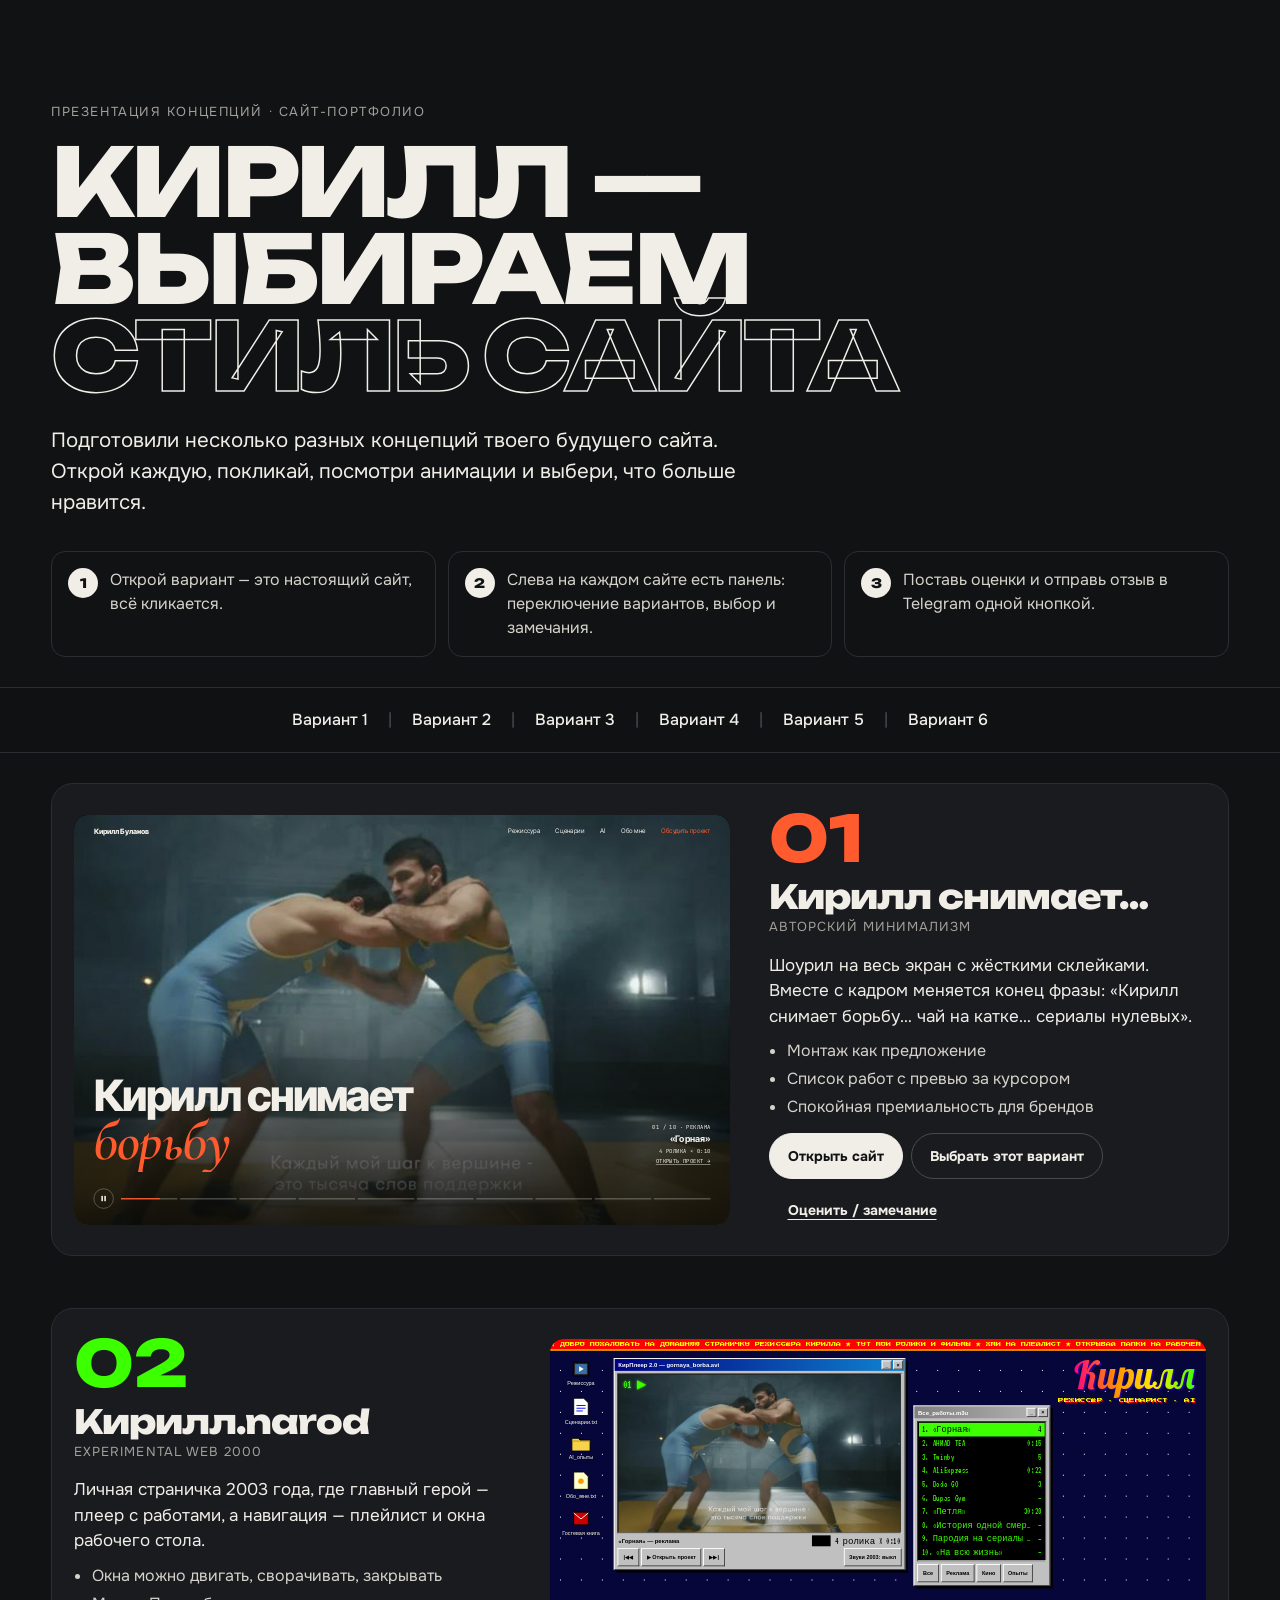
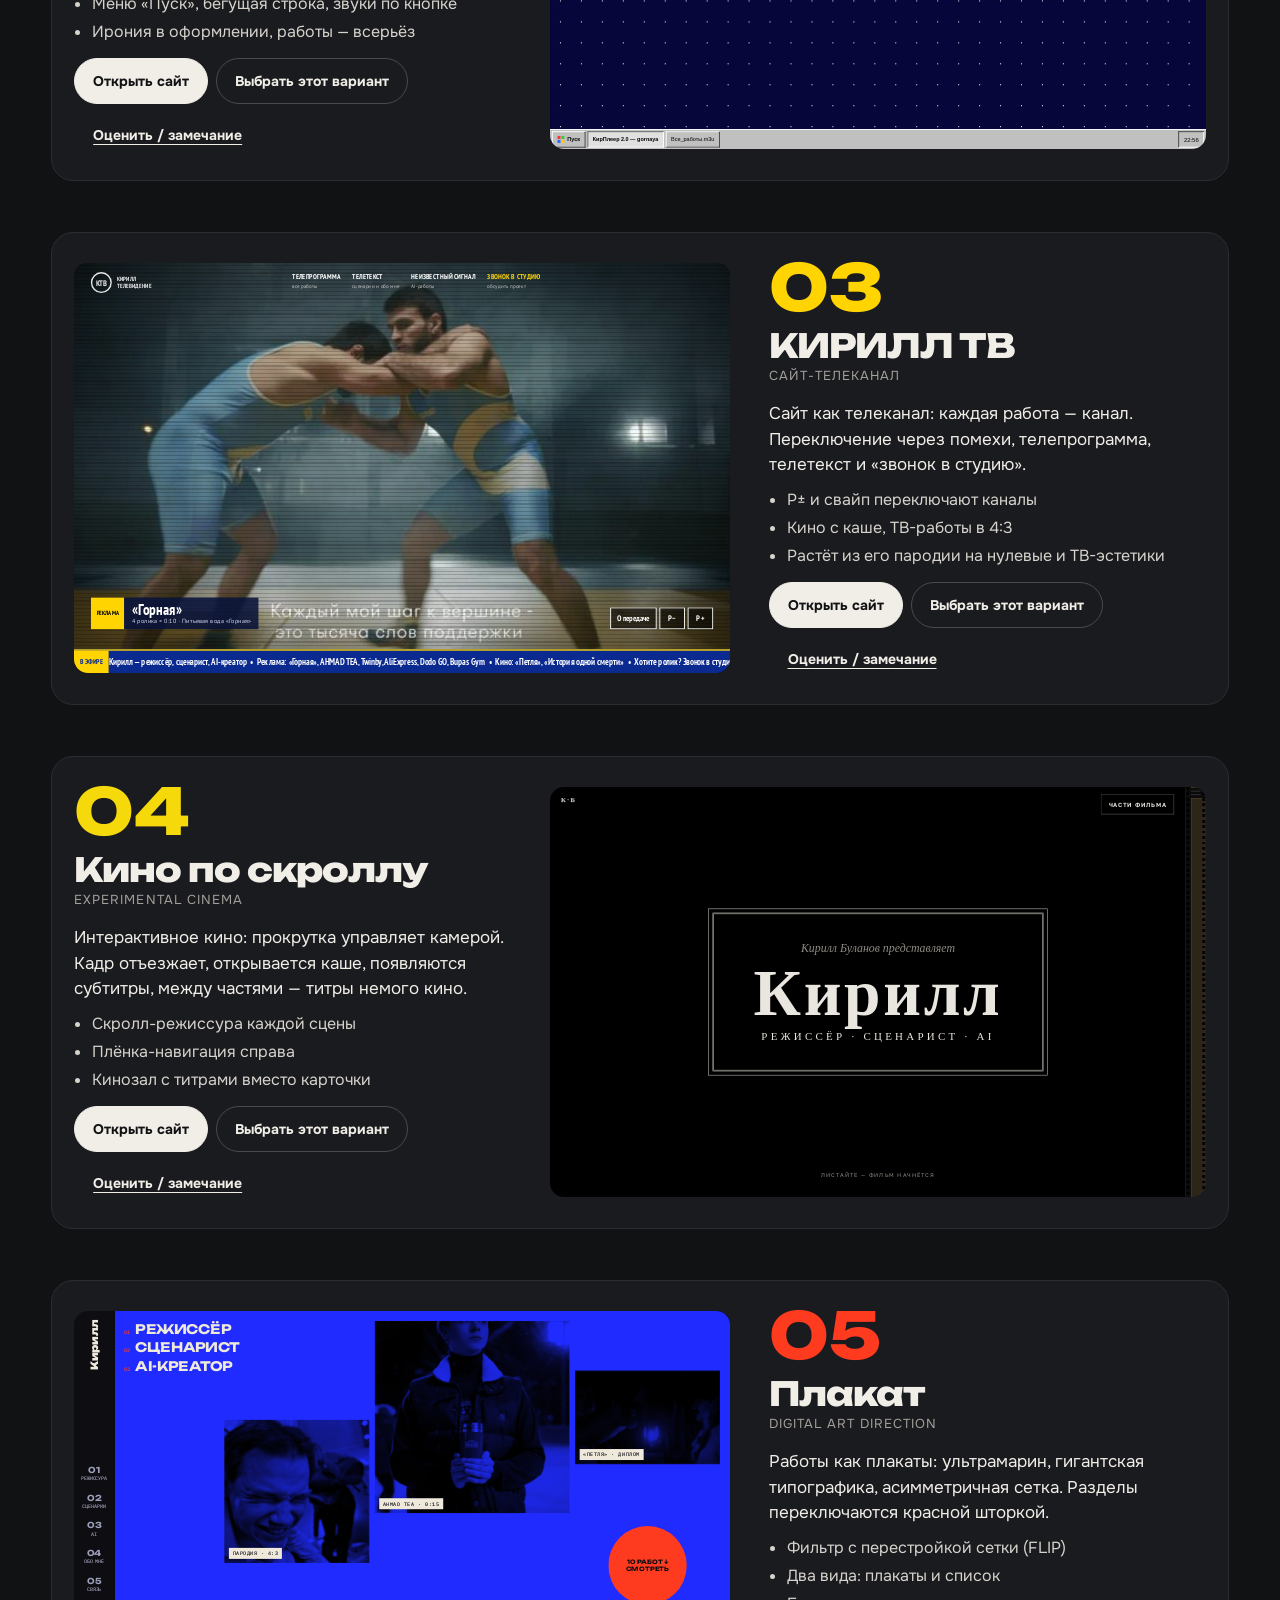
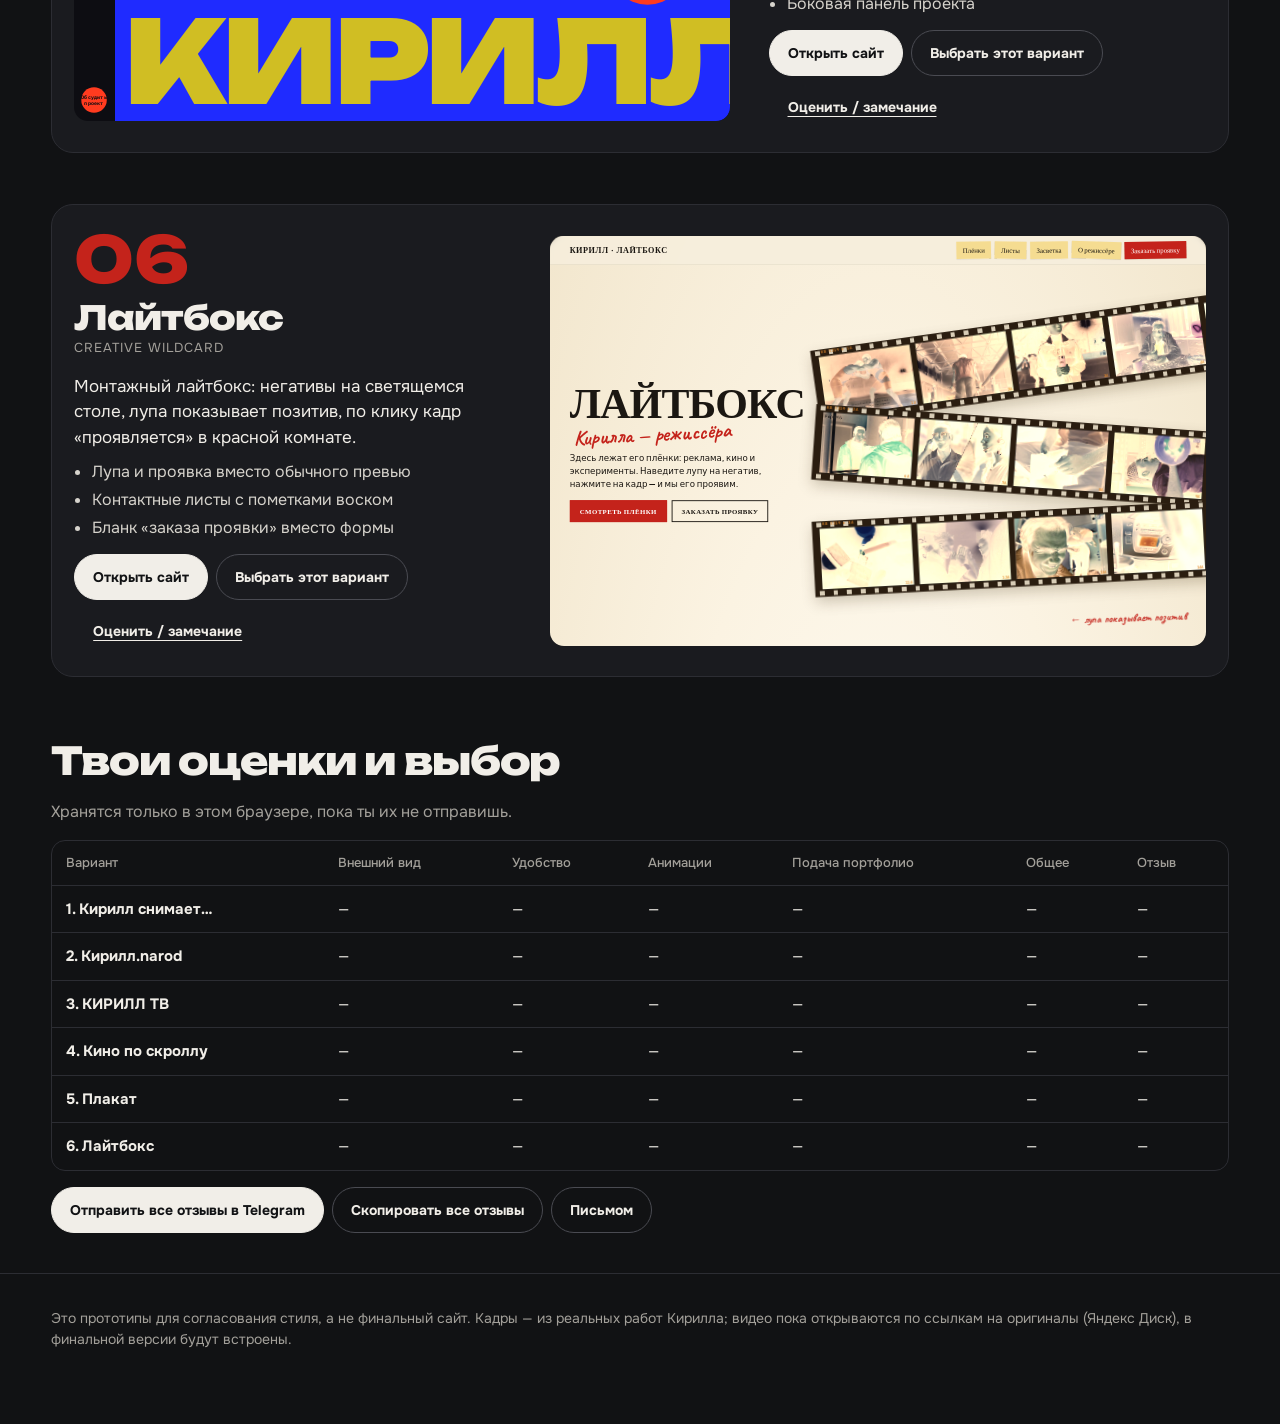
==== index.html @ f5a7b1da "Add files via upload" ====
<!doctype html>
<html lang="ru">
<head>
<meta charset="utf-8">
<meta name="viewport" content="width=device-width, initial-scale=1">
<title>Кирилл — выбираем стиль сайта</title>
<meta name="description" content="Интерактивная презентация шести концепций сайта-портфолио Кирилла.">
<meta name="robots" content="noindex">
<link rel="preconnect" href="https://fonts.googleapis.com">
<link rel="preconnect" href="https://fonts.gstatic.com" crossorigin>
<link href="https://fonts.googleapis.com/css2?family=Unbounded:wght@600;800&family=Onest:wght@400;500;700&display=swap" rel="stylesheet">
<link rel="stylesheet" href="css/present.css">
<link rel="stylesheet" href="css/index.css">
</head>
<body>
<header class="top">
  <p class="eyebrow">Презентация концепций · сайт-портфолио</p>
  <h1>Кирилл — выбираем <span>стиль сайта</span></h1>
  <p class="lead">Подготовили несколько разных концепций твоего будущего сайта. Открой каждую, покликай, посмотри анимации и выбери, что больше нравится.</p>
  <ol class="how">
    <li><b>1</b>Открой вариант — это настоящий сайт, всё кликается.</li>
    <li><b>2</b>Слева на каждом сайте есть панель: переключение вариантов, выбор и замечания.</li>
    <li><b>3</b>Поставь оценки и отправь отзыв в Telegram одной кнопкой.</li>
  </ol>
</header>

<nav class="switch" aria-label="Варианты" id="switch"></nav>

<main class="gallery" id="gallery"></main>

<section class="summary" id="summary" aria-labelledby="sumh">
  <h2 id="sumh">Твои оценки и выбор</h2>
  <p class="muted">Хранятся только в этом браузере, пока ты их не отправишь.</p>
  <div class="tablewrap"><table id="sumt"><thead><tr><th>Вариант</th><th>Внешний вид</th><th>Удобство</th><th>Анимации</th><th>Подача портфолио</th><th>Общее</th><th>Отзыв</th></tr></thead><tbody></tbody></table></div>
  <div class="actions"><button class="b main" type="button" id="sendAll">Отправить все отзывы в Telegram</button><button class="b" type="button" id="copyAll">Скопировать все отзывы</button><button class="b" type="button" id="mailAll">Письмом</button></div>
  <p class="status" id="sumStatus" role="status" aria-live="polite" hidden></p>
</section>

<footer class="foot">
  <p>Это прототипы для согласования стиля, а не финальный сайт. Кадры — из реальных работ Кирилла; видео пока открываются по ссылкам на оригиналы (Яндекс Диск), в финальной версии будут встроены.</p>
</footer>

<script src="assets/videos/manifest.js"></script>
<script src="js/data.js"></script>
<script src="js/config.js"></script>
<script src="js/common.js"></script>
<script src="js/present.js"></script>
<script src="js/index.js"></script>
</body>
</html>
---- css/present.css ----
/* Панель презентации и окно отзыва. Нейтральный «служебный» стиль, отделённый от дизайна концепций. */
.kpp, .kpp-modal { --kpp-bg: #ffffff; --kpp-ink: #16181d; --kpp-mute: #5b6170; --kpp-line: #dfe2ea; --kpp-acc: #2f5bff; --kpp-acc-ink: #ffffff;
  font: 14px/1.4 system-ui, -apple-system, "Segoe UI", Roboto, Arial, sans-serif; color: var(--kpp-ink); letter-spacing: 0; text-transform: none; }
.kpp *, .kpp-modal * { box-sizing: border-box; }
.kpp { position: fixed; left: var(--kpp-left, 0px); top: 50%; transform: translateY(-50%); z-index: 2147483000; }
.kpp-tab { display: flex; flex-direction: column; align-items: center; gap: 4px; width: 34px; padding: 10px 0; border: 1px solid var(--kpp-line); border-left: 0;
  border-radius: 0 10px 10px 0; background: var(--kpp-bg); color: var(--kpp-ink); cursor: pointer; box-shadow: 0 4px 16px rgba(0,0,0,.25); font: inherit; }
.kpp-tab:hover { background: #f0f3ff; }
.kpp-tabn { font-weight: 700; font-size: 12px; }
.kpp-tabl { writing-mode: vertical-rl; transform: rotate(180deg); font-size: 12px; font-weight: 600; color: var(--kpp-mute); }
.kpp-body { display: none; width: 248px; margin-left: 10px; padding: 14px; border-radius: 14px; background: var(--kpp-bg); border: 1px solid var(--kpp-line);
  box-shadow: 0 12px 40px rgba(0,0,0,.35); flex-direction: column; gap: 8px; }
.kpp[data-state="open"] .kpp-body { display: flex; }
.kpp[data-state="open"] .kpp-tab, .kpp[data-state="hidden"] .kpp-tab, .kpp[data-state="hidden"] .kpp-body { display: none; }
.kpp-dot { display: none; position: fixed; left: 8px; bottom: 8px; width: 14px; height: 14px; padding: 0; border: 2px solid #fff; border-radius: 50%; background: var(--kpp-acc);
  box-shadow: 0 0 0 1px rgba(0,0,0,.4); cursor: pointer; }
.kpp-dot::after { content: ""; position: absolute; inset: -15px; }
.kpp[data-state="hidden"] .kpp-dot { display: block; }
.kpp-top { display: flex; justify-content: space-between; align-items: center; }
.kpp-eyebrow { margin: 0; font-size: 11px; font-weight: 700; letter-spacing: .06em; text-transform: uppercase; color: var(--kpp-mute); }
.kpp-min { width: 28px; height: 28px; border: 1px solid var(--kpp-line); border-radius: 8px; background: #fff; color: var(--kpp-ink); cursor: pointer; font-size: 18px; line-height: 1; }
.kpp-name { margin: 0; font-weight: 700; font-size: 16px; }
.kpp-name small { display: block; font-weight: 400; font-size: 12px; color: var(--kpp-mute); }
.kpp-nums { display: grid; grid-template-columns: repeat(6, 1fr); gap: 4px; }
.kpp-nums a { display: flex; align-items: center; justify-content: center; height: 32px; border-radius: 8px; border: 1px solid var(--kpp-line); color: var(--kpp-ink); text-decoration: none; font-weight: 600; }
.kpp-nums a:hover { border-color: var(--kpp-acc); color: var(--kpp-acc); }
.kpp-nums a[aria-current] { background: var(--kpp-ink); color: #fff; border-color: var(--kpp-ink); }
.kpp-row { display: grid; grid-template-columns: 1fr 1fr; gap: 6px; }
.kpp-b { display: flex; align-items: center; justify-content: center; min-height: 38px; padding: 8px 10px; border-radius: 9px; border: 1px solid var(--kpp-line);
  background: #fff; color: var(--kpp-ink); font: 600 13px/1.2 system-ui, -apple-system, "Segoe UI", Roboto, Arial, sans-serif; text-decoration: none; cursor: pointer; text-align: center; }
.kpp-b:hover { border-color: var(--kpp-acc); color: var(--kpp-acc); }
.kpp-b--main { background: var(--kpp-acc); color: var(--kpp-acc-ink); border-color: var(--kpp-acc); }
.kpp-b--main:hover { background: #1f45d6; color: #fff; }
.kpp a:focus-visible, .kpp button:focus-visible, .kpp-modal :focus-visible { outline: 3px solid #ffb800; outline-offset: 2px; }
@media (max-width: 640px) {
  .kpp { top: 38%; transform: none; }
  .kpp[data-state="open"] { top: 50%; transform: translateY(-50%); }
  .kpp-tab { width: 28px; padding: 8px 0; }
  .kpp-tabl { display: none; }
  .kpp-body { width: min(300px, calc(100vw - 20px)); margin-left: 10px; }
}

.kpp-lock, .kpp-lock body { overflow: hidden; }
.kpp-modal { position: fixed; inset: 0; z-index: 2147483600; display: flex; align-items: center; justify-content: center; padding: 16px; background: rgba(10,12,18,.62); }
.kpp-modal[hidden] { display: none; }
.kpp-card { position: relative; width: min(560px, 100%); max-height: calc(100vh - 32px); overflow: auto; padding: 22px; border-radius: 16px; background: var(--kpp-bg);
  box-shadow: 0 20px 60px rgba(0,0,0,.45); display: flex; flex-direction: column; gap: 12px; }
.kpp-x { position: absolute; top: 10px; right: 10px; width: 36px; height: 36px; border: 0; border-radius: 50%; background: #f1f2f6; color: var(--kpp-ink); font-size: 22px; cursor: pointer; }
.kpp-h { margin: 0; font-size: 22px; line-height: 1.15; padding-right: 40px; }
.kpp-f { display: flex; flex-direction: column; gap: 4px; font-weight: 600; font-size: 13px; }
.kpp-f select, .kpp-f textarea { font: 400 15px/1.4 system-ui, -apple-system, "Segoe UI", Roboto, Arial, sans-serif; color: var(--kpp-ink); padding: 9px 10px;
  border: 1px solid #c9cdd8; border-radius: 9px; background: #fff; resize: vertical; width: 100%; }
.kpp-rates { margin: 0; padding: 10px 12px; border: 1px solid var(--kpp-line); border-radius: 12px; display: flex; flex-direction: column; gap: 6px; }
.kpp-rates legend { padding: 0 4px; font-size: 12px; color: var(--kpp-mute); font-weight: 600; }
.kpp-rate { display: flex; justify-content: space-between; align-items: center; gap: 10px; font-size: 13px; }
.kpp-dots { display: flex; gap: 4px; }
.kpp-dots label { position: relative; cursor: pointer; }
.kpp-dots input { position: absolute; opacity: 0; width: 1px; height: 1px; }
.kpp-dots b { display: flex; align-items: center; justify-content: center; width: 32px; height: 32px; border-radius: 8px; border: 1px solid #c9cdd8; font-weight: 600; }
.kpp-dots input:checked + b { background: var(--kpp-acc); border-color: var(--kpp-acc); color: #fff; }
.kpp-dots input:focus-visible + b { outline: 3px solid #ffb800; outline-offset: 2px; }
.kpp-dots label:hover b { border-color: var(--kpp-acc); }
.kpp-send { padding-top: 6px; border-top: 1px solid var(--kpp-line); display: flex; flex-direction: column; gap: 8px; }
.kpp-sendh { margin: 0; font-weight: 700; }
.kpp-btns { display: grid; grid-template-columns: 1.4fr 1fr 1fr; gap: 6px; }
.kpp-hint { margin: 0; font-size: 12px; color: var(--kpp-mute); }
.kpp-status { margin: 0; padding: 8px 10px; border-radius: 9px; background: #eef7ee; color: #1e5a26; font-size: 13px; }
.kpp-prev summary { cursor: pointer; font-size: 13px; color: var(--kpp-mute); }
.kpp-prev pre { white-space: pre-wrap; font: 12px/1.45 ui-monospace, Menlo, Consolas, monospace; background: #f6f7fa; padding: 10px; border-radius: 9px; margin: 8px 0 0; }
@media (max-width: 520px) { .kpp-btns { grid-template-columns: 1fr; } .kpp-rate { flex-direction: column; align-items: flex-start; gap: 4px; } .kpp-card { padding: 18px; } }

/* Общий видеоплеер полной работы и кнопка запуска при запрете автовоспроизведения */
.kp-player { position: relative; width: 100%; height: 100%; background: #000; }
.kp-player video { display: block; width: 100%; height: 100%; object-fit: contain; background: #000; }
.kp-fs { position: absolute; top: 10px; left: 10px; z-index: 2; min-height: 36px; padding: 0 12px; border: 0; border-radius: 8px; background: rgba(0,0,0,.6); color: #fff;
  font: 600 13px system-ui, -apple-system, "Segoe UI", Roboto, Arial, sans-serif; cursor: pointer; }
.kp-fs:hover { background: rgba(0,0,0,.85); }
.kp-play { position: absolute; left: 50%; top: 50%; transform: translate(-50%, -50%); z-index: 6; min-height: 52px; padding: 0 22px; border: 0; border-radius: 999px;
  background: rgba(255,255,255,.92); color: #000; font: 700 15px system-ui, -apple-system, "Segoe UI", Roboto, Arial, sans-serif; cursor: pointer; box-shadow: 0 8px 30px rgba(0,0,0,.4); }
.kp-play[hidden] { display: none; }
---- css/index.css ----
:root { --bg: #111214; --card: #1a1b1f; --ink: #f1eee8; --mute: #a3a09a; --line: #2c2d33; --acc: #2f5bff; }
* { box-sizing: border-box; }
html { scroll-behavior: smooth; }
body { margin: 0; background: var(--bg); color: var(--ink); font: 16px/1.5 'Onest', system-ui, sans-serif; }
a { color: inherit; }
:focus-visible { outline: 3px solid #ffb800; outline-offset: 3px; }
.top { padding: clamp(48px, 8vw, 110px) clamp(18px, 4vw, 64px) 30px; max-width: 1400px; margin: 0 auto; }
.eyebrow { margin: 0 0 16px; font-size: 13px; letter-spacing: .12em; text-transform: uppercase; color: var(--mute); }
.top h1 { margin: 0; font: 800 clamp(40px, 7.4vw, 120px)/.92 'Unbounded', sans-serif; letter-spacing: -.04em; text-transform: uppercase; }
.top h1 span { display: block; color: transparent; -webkit-text-stroke: 1.5px var(--ink); }
.lead { max-width: 720px; font-size: clamp(18px, 1.6vw, 22px); margin: 26px 0 0; }
.how { list-style: none; margin: 34px 0 0; padding: 0; display: grid; grid-template-columns: repeat(3, minmax(0, 1fr)); gap: 12px; }
.how li { display: flex; gap: 12px; align-items: flex-start; padding: 16px; border: 1px solid var(--line); border-radius: 14px; color: #d6d3cc; }
.how b { flex: none; width: 30px; height: 30px; border-radius: 50%; background: var(--ink); color: var(--bg); display: flex; align-items: center; justify-content: center; font: 800 13px 'Unbounded'; }
.switch { position: sticky; top: 0; z-index: 20; display: flex; gap: 8px; align-items: center; justify-content: center; flex-wrap: wrap; padding: 12px; background: rgba(17,18,20,.88); backdrop-filter: blur(8px); border-block: 1px solid var(--line); }
.switch a { padding: 8px 12px; border-radius: 999px; text-decoration: none; font-weight: 500; }
.switch a:hover { background: var(--ink); color: var(--bg); }
.switch span { color: #4a4b52; }
.gallery { max-width: 1400px; margin: 0 auto; padding: 30px clamp(18px, 4vw, 64px); display: flex; flex-direction: column; gap: clamp(28px, 4vw, 56px); }
.card { scroll-margin-top: 70px; display: grid; grid-template-columns: minmax(0, 1.5fr) minmax(0, 1fr); gap: clamp(18px, 3vw, 40px); align-items: center; padding: clamp(14px, 2vw, 22px); border-radius: 22px; background: var(--card); border: 1px solid var(--line); transition: border-color .3s; }
.card:nth-child(even) { grid-template-columns: minmax(0, 1fr) minmax(0, 1.5fr); }
.card:nth-child(even) .prev { order: 2; }
.card.is-chosen { border-color: var(--tone); box-shadow: 0 0 0 1px var(--tone); }
.prev { position: relative; display: block; border-radius: 14px; overflow: hidden; background: #000; text-decoration: none; }
.frame { display: block; position: relative; width: 100%; aspect-ratio: 1440 / 900; overflow: hidden; background: #000 linear-gradient(90deg, #15161a, #1f2026, #15161a); }
.frame iframe { position: absolute; left: 0; top: 0; width: 1440px; height: 900px; border: 0; transform-origin: 0 0; pointer-events: none; }
.prev .open { position: absolute; right: 14px; bottom: 14px; padding: 10px 16px; border-radius: 999px; background: var(--ink); color: var(--bg); font-weight: 700; font-size: 14px; transform: translateY(8px); opacity: 0; transition: opacity .25s, transform .25s; }
.prev:hover .open, .prev:focus-visible .open { opacity: 1; transform: none; }
.prev::after { content: ""; position: absolute; inset: 0; box-shadow: inset 0 0 0 0 var(--tone); transition: box-shadow .25s; border-radius: 14px; }
.prev:hover::after { box-shadow: inset 0 0 0 4px var(--tone); }
.num { margin: 0; display: flex; align-items: center; gap: 12px; font: 800 clamp(40px, 5vw, 72px)/1 'Unbounded'; color: var(--tone); }
.chosen { font: 700 13px 'Onest'; color: var(--bg); background: var(--tone); padding: 5px 10px; border-radius: 999px; }
.card h2 { margin: 10px 0 2px; font: 800 clamp(26px, 2.6vw, 40px)/1.05 'Unbounded'; letter-spacing: -.03em; }
.tag { margin: 0; color: var(--mute); text-transform: uppercase; letter-spacing: .08em; font-size: 13px; }
.idea { font-size: 17px; margin: 16px 0 10px; }
.card ul { margin: 0 0 14px; padding-left: 18px; color: #d6d3cc; }
.card li { margin: 4px 0; }
.score { margin: 0 0 12px; font-weight: 700; color: var(--tone); }
.btns { display: flex; flex-wrap: wrap; gap: 8px; }
.b { display: inline-flex; align-items: center; justify-content: center; min-height: 46px; padding: 0 18px; border-radius: 999px; border: 1px solid #4a4b52; background: transparent; color: var(--ink); font: 700 14px 'Onest', system-ui, sans-serif; text-decoration: none; cursor: pointer; transition: background .2s, color .2s, border-color .2s; }
.b:hover { border-color: var(--ink); background: var(--ink); color: var(--bg); }
.b.main { background: var(--ink); color: var(--bg); border-color: var(--ink); }
.b.main:hover { background: var(--tone, var(--acc)); border-color: var(--tone, var(--acc)); color: #000; }
.b.ghost { border-color: transparent; text-decoration: underline; text-underline-offset: 4px; }
.summary { max-width: 1400px; margin: 0 auto; padding: 30px clamp(18px, 4vw, 64px) 40px; }
.summary h2 { font: 800 clamp(26px, 3vw, 44px) 'Unbounded'; margin: 0; letter-spacing: -.03em; }
.muted { color: var(--mute); }
.tablewrap { overflow-x: auto; border: 1px solid var(--line); border-radius: 14px; margin: 16px 0; }
table { border-collapse: collapse; width: 100%; min-width: 720px; }
th, td { padding: 12px 14px; text-align: left; border-bottom: 1px solid var(--line); font-size: 15px; }
thead th { color: var(--mute); font-weight: 500; font-size: 13px; }
tbody tr:last-child th, tbody tr:last-child td { border-bottom: 0; }
tr.is-chosen th { color: #ffd400; }
.actions { display: flex; flex-wrap: wrap; gap: 8px; }
.actions .b.main:hover { background: var(--acc); border-color: var(--acc); color: #fff; }
.status { margin: 12px 0 0; padding: 10px 14px; border-radius: 10px; background: #1d2a1f; color: #a8e6b0; }
.foot { max-width: 1400px; margin: 0 auto; padding: 20px clamp(18px, 4vw, 64px) 60px; color: var(--mute); font-size: 14px; border-top: 1px solid var(--line); }
@media (max-width: 900px) {
  .how { grid-template-columns: 1fr; }
  .card, .card:nth-child(even) { grid-template-columns: 1fr; }
  .card:nth-child(even) .prev { order: 0; }
  .prev .open { opacity: 1; transform: none; }
  .switch { justify-content: flex-start; flex-wrap: nowrap; overflow-x: auto; }
  .switch a { flex: none; }
}
@media (prefers-reduced-motion: reduce) { * { transition: none !important; } html { scroll-behavior: auto; } }
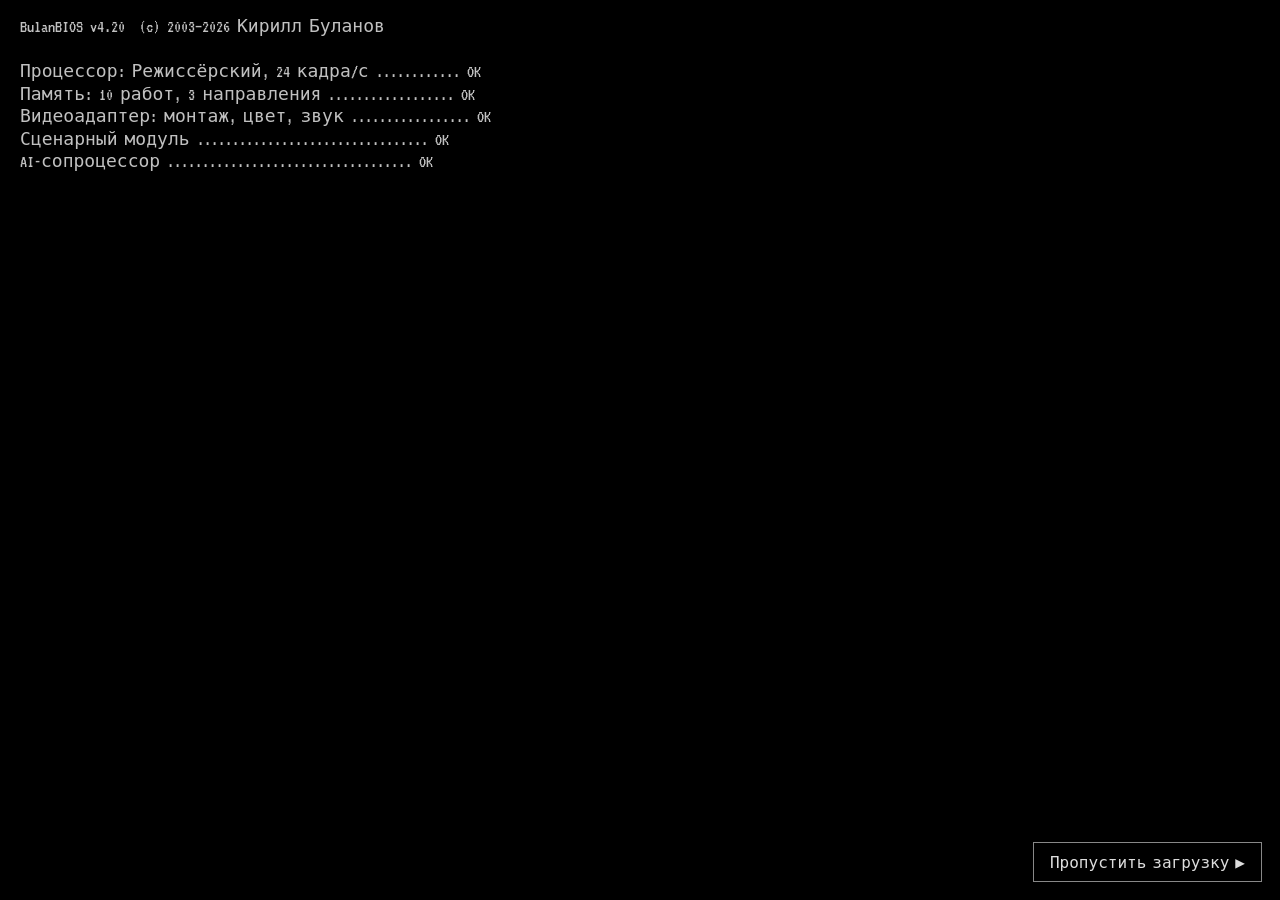
==== commit 086a00b7: "Add files via upload" ====
--- a/index.html
+++ b/index.html
@@ -2,49 +2,69 @@
 <html lang="ru">
 <head>
 <meta charset="utf-8">
-<meta name="viewport" content="width=device-width, initial-scale=1">
-<title>Кирилл — выбираем стиль сайта</title>
-<meta name="description" content="Интерактивная презентация шести концепций сайта-портфолио Кирилла.">
-<meta name="robots" content="noindex">
+<meta name="viewport" content="width=device-width, initial-scale=1, viewport-fit=cover">
+<title>Кирилл Буланов — режиссёр, сценарист, AI-креатор</title>
+<meta name="description" content="Кирилл Буланов — режиссёр, сценарист и AI-креатор. Реклама, кино, эксперименты. Интерактивный сайт-компьютер BulanOS.">
+<meta name="author" content="Кирилл Буланов">
+<meta property="og:title" content="Кирилл Буланов — режиссёр, сценарист, AI-креатор">
+<meta property="og:description" content="Компьютер Кирилла Буланова: работы, контакты и мини-игры.">
+<meta property="og:type" content="website">
+<meta property="og:image" content="assets/photos/kirill-portrait.jpg">
+<meta name="theme-color" content="#06063a">
+<link rel="icon" href="assets/photos/kirill-avatar.jpg">
 <link rel="preconnect" href="https://fonts.googleapis.com">
 <link rel="preconnect" href="https://fonts.gstatic.com" crossorigin>
-<link href="https://fonts.googleapis.com/css2?family=Unbounded:wght@600;800&family=Onest:wght@400;500;700&display=swap" rel="stylesheet">
-<link rel="stylesheet" href="css/present.css">
-<link rel="stylesheet" href="css/index.css">
+<link href="https://fonts.googleapis.com/css2?family=Lobster&family=Press+Start+2P&family=VT323&display=swap" rel="stylesheet">
+<link rel="stylesheet" href="css/os.css">
+<script type="application/ld+json">{"@context":"https://schema.org","@type":"Person","name":"Кирилл Буланов","jobTitle":["Режиссёр","Сценарист","AI-креатор"],"email":"mailto:bulanozavr@mail.ru","telephone":"+79150183176","sameAs":["https://t.me/bulanozavr","https://instagram.com/bulanozavr_"]}</script>
 </head>
 <body>
-<header class="top">
-  <p class="eyebrow">Презентация концепций · сайт-портфолио</p>
-  <h1>Кирилл — выбираем <span>стиль сайта</span></h1>
-  <p class="lead">Подготовили несколько разных концепций твоего будущего сайта. Открой каждую, покликай, посмотри анимации и выбери, что больше нравится.</p>
-  <ol class="how">
-    <li><b>1</b>Открой вариант — это настоящий сайт, всё кликается.</li>
-    <li><b>2</b>Слева на каждом сайте есть панель: переключение вариантов, выбор и замечания.</li>
-    <li><b>3</b>Поставь оценки и отправь отзыв в Telegram одной кнопкой.</li>
-  </ol>
-</header>
+<div class="screen" id="screen">
+  <div class="mq" aria-label="Добро пожаловать на компьютер Кирилла Буланова"><span aria-hidden="true">★ ДОБРО ПОЖАЛОВАТЬ НА КОМПЬЮТЕР КИРИЛЛА БУЛАНОВА ★ РЕЖИССЁР ★ СЦЕНАРИСТ ★ AI-КРЕАТОР ★ ОТКРЫВАЙ ИКОНКИ ★ В БРАУЗЕРЕ — ИГРЫ БУЛАНОЗАВРА ★ ПИШИ: BULANOZAVR@MAIL.RU ★&nbsp;&nbsp;★ ДОБРО ПОЖАЛОВАТЬ НА КОМПЬЮТЕР КИРИЛЛА БУЛАНОВА ★ РЕЖИССЁР ★ СЦЕНАРИСТ ★ AI-КРЕАТОР ★ ОТКРЫВАЙ ИКОНКИ ★ В БРАУЗЕРЕ — ИГРЫ БУЛАНОЗАВРА ★ ПИШИ: BULANOZAVR@MAIL.RU ★&nbsp;&nbsp;</span></div>
+  <main class="desktop" id="desktop">
+    <div class="desk-bg" aria-hidden="true"></div>
+    <div class="wordmark" aria-hidden="true"><b>Кирилл Буланов</b><span>РЕЖИССЁР · СЦЕНАРИСТ · AI-КРЕАТОР</span></div>
+    <nav class="icons" id="icons" aria-label="Рабочий стол"></nav>
+    <div class="wins" id="wins"></div>
+    <div class="toasts" id="toasts" aria-live="polite"></div>
+  </main>
+  <div class="smenu" id="smenu" hidden></div>
+  <footer class="taskbar">
+    <button type="button" class="b3 start" id="start" aria-haspopup="menu" aria-expanded="false" aria-controls="smenu"><img id="startlogo" alt="" width="22" height="22">Пуск</button>
+    <div class="tasks" id="tasks" aria-label="Открытые окна"></div>
+    <div class="tray"><button type="button" id="sndbtn"></button><span class="clock" id="clock">00:00</span></div>
+  </footer>
+</div>
 
-<nav class="switch" aria-label="Варианты" id="switch"></nav>
-
-<main class="gallery" id="gallery"></main>
-
-<section class="summary" id="summary" aria-labelledby="sumh">
-  <h2 id="sumh">Твои оценки и выбор</h2>
-  <p class="muted">Хранятся только в этом браузере, пока ты их не отправишь.</p>
-  <div class="tablewrap"><table id="sumt"><thead><tr><th>Вариант</th><th>Внешний вид</th><th>Удобство</th><th>Анимации</th><th>Подача портфолио</th><th>Общее</th><th>Отзыв</th></tr></thead><tbody></tbody></table></div>
-  <div class="actions"><button class="b main" type="button" id="sendAll">Отправить все отзывы в Telegram</button><button class="b" type="button" id="copyAll">Скопировать все отзывы</button><button class="b" type="button" id="mailAll">Письмом</button></div>
-  <p class="status" id="sumStatus" role="status" aria-live="polite" hidden></p>
+<section class="sys" id="boot" aria-label="Загрузка BulanOS">
+  <pre class="bios" id="bios" aria-live="polite"></pre>
+  <div class="bootlogo" id="bootlogo"><canvas id="bootlogocanvas" width="96" height="96"></canvas><h2>Bulan<i>OS</i></h2><small>ЗАГРУЗКА КОМПЬЮТЕРА КИРИЛЛА БУЛАНОВА</small><div class="pbar" aria-hidden="true"><i></i><i></i><i></i></div></div>
+  <button type="button" class="skip" id="bootskip">Пропустить загрузку ▶</button>
+</section>
+<section class="sys" id="sdscreen" hidden><p class="sdmsg" id="sdtext"></p></section>
+<section class="sys off" id="off" hidden aria-label="Компьютер выключен">
+  <button type="button" class="power" id="powerbtn" aria-label="Включить компьютер"><svg viewBox="0 0 24 24" fill="none" stroke="currentColor" stroke-width="2.4" stroke-linecap="round" aria-hidden="true"><path d="M12 3v9"/><path d="M6.3 6.8a8 8 0 1 0 11.4 0"/></svg></button>
+  <p class="offnote">Компьютер Кирилла Буланова выключен.<br>Нажмите кнопку, чтобы включить.</p>
+  <span class="led" aria-hidden="true"></span>
 </section>
 
-<footer class="foot">
-  <p>Это прототипы для согласования стиля, а не финальный сайт. Кадры — из реальных работ Кирилла; видео пока открываются по ссылкам на оригиналы (Яндекс Диск), в финальной версии будут встроены.</p>
-</footer>
+<noscript><div style="position:fixed;inset:0;z-index:99;background:#fff;padding:20px;font:16px sans-serif">Кирилл Буланов — режиссёр, сценарист, AI-креатор.<br>Email: <a href="mailto:bulanozavr@mail.ru">bulanozavr@mail.ru</a> · Telegram: <a href="https://t.me/bulanozavr">@bulanozavr</a> · Телефон: <a href="tel:+79150183176">+7 (915) 018-31-76</a> · Instagram: <a href="https://instagram.com/bulanozavr_">@bulanozavr_</a><br>Для интерактивного сайта включите JavaScript.</div></noscript>
 
 <script src="assets/videos/manifest.js"></script>
 <script src="js/data.js"></script>
-<script src="js/config.js"></script>
-<script src="js/common.js"></script>
-<script src="js/present.js"></script>
-<script src="js/index.js"></script>
+<script src="js/core.js"></script>
+<script src="js/games/engine.js"></script>
+<script src="js/games/bulanozavr.js"></script>
+<script src="js/games/turnik.js"></script>
+<script src="js/apps.js"></script>
+<script src="js/browser.js"></script>
+<script src="js/os.js"></script>
+<script>
+/* иконки рабочего стола */
+(function () {
+  var I = [['about', 'Обо_мне.exe'], ['director', 'Режиссура'], ['scripts', 'Сценарии.txt'], ['ai', 'AI-проекты'], ['photos', 'Фотографии'], ['contacts', 'Контакты'], ['browser', 'BulanNet Explorer'], ['games', 'Игры'], ['settings', 'Настройки']];
+  document.getElementById('icons').innerHTML = I.map(function (x) { return '<button type="button" class="ic" data-app="' + x[0] + '">' + BOS.icon(x[0]) + '<span class="lab">' + x[1] + '</span></button>'; }).join('');
+})();
+</script>
 </body>
 </html>
--- a/css/os.css
+++ b/css/os.css
@@ -0,0 +1,277 @@
+/* BulanOS — интерфейс сайта Кирилла Буланова (развитие утверждённого варианта 2) */
+:root {
+  --g: #c0c0c0; --g2: #dcdcdc; --hi: #ffffff; --lo: #404040; --lo2: #808080;
+  --blue: #000080; --blue2: #1084d0; --navy: #06063a; --neon: #3cff00; --yel: #ffff00; --red: #ff0000;
+  --ui: Tahoma, Verdana, "Segoe UI", sans-serif; --tb: 46px;
+}
+* { box-sizing: border-box; }
+html, body { margin: 0; height: 100%; overflow: hidden; }
+body { font: 13px/1.4 var(--ui); color: #000; background: #000; -webkit-tap-highlight-color: transparent; }
+button, input, select, textarea { font: inherit; }
+a { color: #0000ee; }
+:focus-visible { outline: 2px dotted #000; outline-offset: 2px; }
+.sr { position: absolute; width: 1px; height: 1px; overflow: hidden; clip: rect(0 0 0 0); white-space: nowrap; }
+
+/* ---------- обои ---------- */
+.screen { position: fixed; inset: 0; display: flex; flex-direction: column; }
+.desk-bg { position: absolute; inset: 0; z-index: 0; }
+[data-wallpaper="stars"] .desk-bg { background-color: var(--navy); background-image: radial-gradient(#fff 1px, transparent 1.5px), radial-gradient(#8af 1px, transparent 1.5px); background-size: 46px 46px, 73px 73px; background-position: 0 0, 23px 31px; animation: drift 90s linear infinite; }
+[data-wallpaper="teal"] .desk-bg { background: #0b7d7d radial-gradient(circle at 50% 120%, #19a3a3, #0b7d7d 60%); }
+[data-wallpaper="sunset"] .desk-bg { background: linear-gradient(180deg, #1b0b3a 0%, #5a1f6e 38%, #ff5e7e 62%, #ffb347 74%, #1b0b3a 74.4%), #1b0b3a; }
+[data-wallpaper="sunset"] .desk-bg::after { content: ""; position: absolute; left: 0; right: 0; bottom: 0; height: 26%; background-image: linear-gradient(rgba(255,94,126,.6) 1px, transparent 1px), linear-gradient(90deg, rgba(255,94,126,.6) 1px, transparent 1px); background-size: 40px 22px; transform: perspective(300px) rotateX(55deg); transform-origin: top; }
+[data-wallpaper="petlya"] .desk-bg { background: #000 url(../assets/posters/petlya.jpg) center/cover; }
+[data-wallpaper="petlya"] .desk-bg::after { content: ""; position: absolute; inset: 0; background: rgba(0,0,30,.45); }
+@keyframes drift { to { background-position: 460px 0, -292px 31px; } }
+
+/* ---------- бегущая строка ---------- */
+.mq { position: relative; z-index: 2; flex: none; background: var(--red); border-bottom: 3px ridge var(--yel); overflow: hidden; padding: 5px 0; font: 11px 'Press Start 2P', monospace; color: var(--yel); white-space: nowrap; }
+.mq span { display: inline-block; animation: mq 34s linear infinite; }
+@keyframes mq { to { transform: translateX(-50%); } }
+
+/* ---------- рабочий стол ---------- */
+.desktop { position: relative; z-index: 1; flex: 1; min-height: 0; }
+.icons { position: absolute; inset: 10px auto 10px 10px; display: grid; grid-auto-flow: column; grid-template-rows: repeat(auto-fill, 86px); gap: 4px 6px; z-index: 1; }
+.ic { width: 88px; display: flex; flex-direction: column; align-items: center; gap: 4px; padding: 6px 2px; background: none; border: 1px solid transparent; color: #fff; cursor: pointer; text-align: center; font: 12px/1.15 var(--ui); text-shadow: 1px 1px 0 #000; }
+.ic .lab { padding: 1px 3px; }
+.ic:hover .lab, .ic:focus-visible .lab, .ic.sel .lab { background: var(--blue); }
+.ic:focus-visible { outline: 1px dotted #fff; }
+.ic svg, .ic img { width: 40px; height: 40px; image-rendering: pixelated; transition: transform .12s; }
+.ic:hover svg, .ic:hover img { transform: translateY(-2px); }
+.wordmark { position: absolute; right: 22px; top: 12px; z-index: 0; text-align: right; pointer-events: none; }
+.wordmark b { display: block; font: 400 clamp(40px, 5.4vw, 76px)/1 'Lobster', cursive; background: linear-gradient(90deg, #ff0080, #ff8c00, #ffee00, #3cff00, #00e5ff, #a200ff, #ff0080); background-size: 200% 100%; -webkit-background-clip: text; background-clip: text; color: transparent; animation: rb 6s linear infinite; filter: drop-shadow(3px 3px 0 #2a00a8); }
+.wordmark span { display: block; margin-top: 8px; font: 11px 'Press Start 2P', monospace; color: var(--yel); text-shadow: 2px 2px 0 #f00; }
+@keyframes rb { to { background-position: 200% 0; } }
+
+/* ---------- окна ---------- */
+.wins { position: absolute; inset: 0; z-index: 3; pointer-events: none; }
+.win { position: absolute; pointer-events: auto; display: flex; flex-direction: column; min-width: 240px; min-height: 120px; background: var(--g); border: 2px solid; border-color: var(--hi) var(--lo) var(--lo) var(--hi); box-shadow: 1px 1px 0 #000, 6px 6px 0 rgba(0,0,0,.55); }
+.win[hidden] { display: none; }
+.win.opening { animation: wopen .18s steps(3); }
+.win.closing { animation: wclose .16s steps(3) forwards; }
+@keyframes wopen { from { transform: scale(.7); opacity: .3; } }
+@keyframes wclose { to { transform: scale(.7); opacity: 0; } }
+.win.max { left: 0 !important; top: 0 !important; width: 100% !important; height: 100% !important; box-shadow: none; }
+.tb { flex: none; display: flex; align-items: center; gap: 6px; height: 26px; padding: 2px 3px 2px 5px; background: linear-gradient(90deg, #7b7b7b, #b0b0b0); color: #e0e0e0; font-weight: 700; user-select: none; touch-action: none; cursor: default; }
+.win.act .tb { background: linear-gradient(90deg, var(--blue), var(--blue2)); color: #fff; }
+.tb img, .tb svg { width: 16px; height: 16px; flex: none; image-rendering: pixelated; }
+.tb .t { flex: 1; min-width: 0; white-space: nowrap; overflow: hidden; text-overflow: ellipsis; }
+.tb .ctl { display: flex; gap: 2px; }
+.b3, .tb .ctl button { border: 2px solid; border-color: var(--hi) var(--lo) var(--lo) var(--hi); background: var(--g); color: #000; cursor: pointer; }
+.b3:active, .b3[aria-pressed="true"], .tb .ctl button:active { border-color: var(--lo) var(--hi) var(--hi) var(--lo); }
+.b3:hover { background: var(--g2); }
+.b3:disabled { color: var(--lo2); cursor: default; }
+.tb .ctl button { width: 22px; height: 20px; padding: 0; font: 700 11px/1 var(--ui); display: flex; align-items: center; justify-content: center; }
+.b3 { min-height: 32px; padding: 0 12px; display: inline-flex; align-items: center; justify-content: center; gap: 6px; text-decoration: none; }
+.wbody { flex: 1; min-height: 0; overflow: auto; padding: 8px; }
+.wbody.flush { padding: 0; }
+.sunk { background: #fff; border: 2px solid; border-color: var(--lo) var(--hi) var(--hi) var(--lo); }
+.status { flex: none; display: flex; gap: 8px; padding: 2px 4px; font-size: 12px; }
+.status span { flex: 1; padding: 1px 6px; border: 1px solid; border-color: var(--lo2) var(--hi) var(--hi) var(--lo2); white-space: nowrap; overflow: hidden; text-overflow: ellipsis; }
+.grip { position: absolute; right: 0; bottom: 0; width: 16px; height: 16px; cursor: nwse-resize; background: linear-gradient(135deg, transparent 50%, var(--lo2) 50% 56%, transparent 56% 66%, var(--lo2) 66% 72%, transparent 72%); }
+.win.max .grip { display: none; }
+
+/* ---------- профиль (первый экран) ---------- */
+.profile { display: grid; grid-template-columns: 220px minmax(0, 1fr); gap: 14px; }
+.photo { position: relative; margin: 0; padding: 6px 6px 26px; background: #fff; border: 2px solid; border-color: var(--lo) var(--hi) var(--hi) var(--lo); }
+.photo img { display: block; width: 100%; aspect-ratio: 4 / 5; object-fit: cover; }
+.photo figcaption { position: absolute; left: 8px; right: 8px; bottom: 4px; font: 18px 'VT323', monospace; color: #333; display: flex; justify-content: space-between; }
+.profile h1 { margin: 0; font: 400 clamp(34px, 3.6vw, 52px)/1 'Lobster', cursive; color: var(--blue); text-shadow: 2px 2px 0 #ffd400; }
+.roles { margin: 10px 0 0; padding: 0; list-style: none; display: flex; flex-wrap: wrap; gap: 6px; }
+.roles li { padding: 4px 10px; background: #000; color: var(--neon); font: 18px 'VT323', monospace; }
+.profile p { font-size: 14px; margin: 12px 0 0; }
+.acts { display: flex; flex-wrap: wrap; gap: 6px; margin-top: 14px; }
+.hello { font: 11px 'Press Start 2P', monospace; color: #c00; margin: 0 0 10px; }
+
+/* ---------- режиссура: плеер + плейлист ---------- */
+.dir { display: grid; grid-template-columns: minmax(0, 1fr) 230px; gap: 8px; height: 100%; }
+.screen-v { position: relative; background: #000; aspect-ratio: 16 / 9; display: flex; align-items: center; justify-content: center; overflow: hidden; cursor: pointer; }
+.screen-v img, .screen-v video { width: 100%; height: 100%; object-fit: cover; display: block; }
+.screen-v .fit { object-fit: contain; }
+.screen-v [hidden] { display: none; }
+.screen-v .crt { animation: crt .35s steps(4); }
+@keyframes crt { 0% { clip-path: inset(48% 0 48% 0); filter: brightness(3); } 60% { clip-path: inset(0); filter: brightness(1.6); } 100% { filter: none; } }
+.osd { position: absolute; top: 6px; left: 10px; font: 26px 'VT323', monospace; color: var(--neon); text-shadow: 0 0 6px var(--neon); pointer-events: none; }
+.tag-demo { position: absolute; right: 8px; bottom: 8px; padding: 2px 6px; background: rgba(0,0,0,.7); color: #ffd400; font: 16px 'VT323', monospace; pointer-events: none; }
+.pinfo { display: flex; align-items: center; gap: 8px; padding: 6px 2px; }
+.pinfo b { flex: 1; min-width: 0; white-space: nowrap; overflow: hidden; text-overflow: ellipsis; font-size: 14px; }
+.eq { display: flex; align-items: flex-end; gap: 2px; height: 24px; background: #000; padding: 2px 4px; }
+.eq i { display: block; width: 5px; background: var(--neon); animation: eq .9s ease-in-out infinite alternate; }
+.eq.off i { animation: none; height: 3px; }
+@keyframes eq { from { height: 3px; } to { height: 20px; } }
+.ctlrow { display: flex; flex-wrap: wrap; gap: 4px; }
+.pl { list-style: none; margin: 0; padding: 2px; background: #000; font: 19px 'VT323', monospace; height: 100%; overflow: auto; }
+.pl button { display: flex; width: 100%; gap: 8px; padding: 3px 6px; border: 0; background: transparent; color: var(--neon); font: inherit; text-align: left; cursor: pointer; min-height: 30px; align-items: center; }
+.pl button span { flex: 1; min-width: 0; white-space: nowrap; overflow: hidden; text-overflow: ellipsis; }
+.pl button:hover { background: var(--blue); color: #fff; }
+.pl button[aria-current] { background: var(--neon); color: #000; }
+.tabs { display: flex; gap: 2px; padding: 0 2px; }
+.tabs button { padding: 4px 12px; border: 2px solid; border-bottom: 0; border-color: var(--hi) var(--lo) var(--lo) var(--hi); background: var(--g); cursor: pointer; font-size: 12px; }
+.tabs button[aria-selected="true"] { background: var(--g2); font-weight: 700; position: relative; top: 2px; }
+
+/* свойства проекта */
+.props { display: grid; grid-template-columns: minmax(0, 1.4fr) minmax(0, 1fr); gap: 10px; }
+.props .media { background: #000; aspect-ratio: 16 / 9; }
+.props .media img, .props .media video { width: 100%; height: 100%; object-fit: contain; display: block; background: #000; }
+.props dl { margin: 0; display: grid; grid-template-columns: auto 1fr; gap: 4px 10px; align-content: start; }
+.props dt { font-weight: 700; }
+.props dd { margin: 0; }
+.note { font-size: 12px; color: #333; margin: 8px 0; }
+.fsbtn { position: absolute; top: 6px; right: 6px; }
+
+/* блокнот / папки / фото */
+.txt { margin: 0; padding: 10px; font: 15px/1.5 'Courier New', monospace; white-space: pre-wrap; min-height: 100%; }
+.folder { display: grid; grid-template-columns: repeat(auto-fill, minmax(96px, 1fr)); gap: 10px; padding: 12px; }
+.folder .ghost { display: flex; flex-direction: column; align-items: center; gap: 6px; text-align: center; font-size: 11px; color: #666; }
+.viewer { display: flex; flex-direction: column; height: 100%; }
+.viewer .stage { flex: 1; min-height: 0; background: #202020; display: flex; align-items: center; justify-content: center; }
+.viewer .stage img { max-width: 100%; max-height: 100%; object-fit: contain; display: block; }
+.thumbs { display: flex; gap: 6px; padding: 6px; }
+.thumbs button { width: 72px; height: 72px; padding: 0; border: 2px solid; border-color: var(--hi) var(--lo) var(--lo) var(--hi); cursor: pointer; background: #000; }
+.thumbs button[aria-current] { border-color: var(--blue); outline: 2px solid var(--blue); }
+.thumbs img { width: 100%; height: 100%; object-fit: cover; display: block; }
+
+/* контакты */
+.contacts { display: grid; grid-template-columns: repeat(2, minmax(0, 1fr)); gap: 8px; }
+.ct { display: flex; align-items: center; gap: 10px; padding: 10px; text-decoration: none; color: #000; background: #fff; border: 2px solid; border-color: var(--hi) var(--lo) var(--lo) var(--hi); min-height: 56px; }
+.ct:hover { background: #ffffcc; }
+.ct svg { width: 28px; height: 28px; flex: none; }
+.ct b { display: block; font-size: 12px; color: #555; font-weight: 400; }
+.ct span { font-size: 15px; font-weight: 700; word-break: break-all; }
+.form label { display: flex; flex-direction: column; gap: 2px; margin-top: 8px; }
+.form input, .form select, .form textarea { padding: 6px; border: 2px solid; border-color: var(--lo) var(--hi) var(--hi) var(--lo); background: #fff; font-size: 14px; }
+.msg { margin: 8px 0 0; padding: 6px 8px; background: #ffffcc; border: 1px solid #000; }
+.msg[hidden] { display: none; }
+
+/* настройки */
+.set fieldset { margin: 0 0 10px; border: 2px groove var(--g2); padding: 8px 10px; }
+.set legend { padding: 0 4px; font-weight: 700; }
+.set label { display: flex; align-items: center; gap: 8px; margin: 4px 0; min-height: 28px; }
+.wps { display: grid; grid-template-columns: repeat(4, 1fr); gap: 8px; }
+.wps button { padding: 4px; border: 2px solid; border-color: var(--hi) var(--lo) var(--lo) var(--hi); background: var(--g); cursor: pointer; font-size: 11px; }
+.wps button[aria-pressed="true"] { border-color: var(--blue); outline: 2px solid var(--blue); }
+.wps i { display: block; height: 46px; margin-bottom: 4px; border: 1px solid #000; }
+.sysinfo { font: 16px 'VT323', monospace; background: #000; color: var(--neon); padding: 8px; margin: 0; white-space: pre-wrap; }
+
+/* ---------- браузер ---------- */
+.br { display: flex; flex-direction: column; height: 100%; }
+.br-tabs { display: flex; align-items: flex-end; gap: 2px; padding: 4px 4px 0; overflow-x: auto; }
+.br-tab { display: flex; align-items: center; gap: 4px; max-width: 180px; padding: 3px 4px 3px 8px; border: 2px solid; border-bottom: 0; border-color: var(--hi) var(--lo) var(--lo) var(--hi); background: #b8b8b8; cursor: pointer; white-space: nowrap; }
+.br-tab span { overflow: hidden; text-overflow: ellipsis; }
+.br-tab[aria-selected="true"] { background: var(--g); font-weight: 700; }
+.br-tab button { width: 18px; height: 18px; padding: 0; border: 0; background: none; cursor: pointer; font-weight: 700; }
+.br-tab button:hover { background: #fff; }
+.br-new { width: 26px; height: 24px; padding: 0; }
+.br-bar { display: flex; align-items: center; gap: 4px; padding: 4px; border-top: 1px solid var(--hi); }
+.br-bar .b3 { min-height: 28px; padding: 0 8px; }
+.br-bar form { flex: 1; display: flex; gap: 4px; min-width: 0; }
+.br-bar input { flex: 1; min-width: 0; padding: 4px 6px; border: 2px solid; border-color: var(--lo) var(--hi) var(--hi) var(--lo); font: 14px var(--ui); }
+.br-page { flex: 1; min-height: 0; overflow: auto; background: #fff; position: relative; }
+.br-page.game { overflow: hidden; background: #000; }
+.web { padding: 18px; max-width: 900px; margin: 0 auto; font: 14px/1.5 'Times New Roman', serif; }
+.web h1 { font: 400 40px/1 'Lobster', cursive; color: var(--blue); margin: 0 0 6px; }
+.web h2 { font: 13px 'Press Start 2P', monospace; color: #c00; margin: 22px 0 10px; }
+.gcards { display: grid; grid-template-columns: repeat(2, minmax(0, 1fr)); gap: 14px; }
+.gcard { display: flex; flex-direction: column; text-align: left; padding: 0; border: 3px outset #ccc; background: #000; color: #fff; cursor: pointer; font: inherit; }
+.gcard:hover { border-color: #ffd400; }
+.gcard canvas { width: 100%; aspect-ratio: 16 / 9; image-rendering: pixelated; display: block; }
+.gcard div { padding: 10px; background: #000080; }
+.gcard b { display: block; font: 12px 'Press Start 2P', monospace; color: #ffd400; margin-bottom: 6px; }
+.gcard small { font: 16px 'VT323', monospace; color: #cfe; }
+.links { display: flex; flex-wrap: wrap; gap: 8px; }
+.links a { color: #0000ee; }
+.gamebar { position: absolute; left: 0; right: 0; top: 0; z-index: 2; display: flex; align-items: center; gap: 4px; padding: 4px; background: rgba(192,192,192,.95); border-bottom: 2px solid var(--lo); }
+.gamebar .sp { flex: 1; font: 16px 'VT323', monospace; text-align: right; padding-right: 6px; white-space: nowrap; overflow: hidden; }
+.gamebar .b3 { min-height: 30px; padding: 0 8px; }
+.gamewrap { position: absolute; inset: 40px 0 0 0; }
+.gamewrap canvas { display: block; width: 100%; height: 100%; image-rendering: pixelated; touch-action: none; outline: none; }
+
+/* ---------- панель задач и меню ---------- */
+.taskbar { position: relative; z-index: 6; flex: none; height: var(--tb); display: flex; align-items: center; gap: 4px; padding: 3px 4px; background: var(--g); border-top: 2px solid var(--hi); }
+.start { display: flex; align-items: center; gap: 6px; height: 36px; padding: 0 10px; font-weight: 700; font-size: 14px; }
+.start img { width: 22px; height: 22px; image-rendering: pixelated; }
+.tasks { flex: 1; display: flex; gap: 4px; overflow-x: auto; min-width: 0; }
+.tasks .b3 { height: 36px; min-width: 120px; max-width: 200px; justify-content: flex-start; font-weight: 400; white-space: nowrap; overflow: hidden; text-overflow: ellipsis; flex: 0 1 auto; }
+.tasks .b3.act { border-color: var(--lo) var(--hi) var(--hi) var(--lo); background: repeating-conic-gradient(#fff 0 25%, var(--g2) 0 50%) 0 0 / 2px 2px; font-weight: 700; }
+.tray { display: flex; align-items: center; gap: 6px; height: 36px; padding: 0 8px; border: 2px solid; border-color: var(--lo2) var(--hi) var(--hi) var(--lo2); }
+.tray button { width: 28px; height: 28px; padding: 0; border: 0; background: none; cursor: pointer; display: flex; align-items: center; justify-content: center; }
+.tray button svg { width: 18px; height: 18px; }
+.clock { font-size: 13px; min-width: 42px; text-align: center; }
+.smenu { position: absolute; left: 4px; bottom: calc(var(--tb) + 2px); z-index: 7; width: 290px; display: flex; background: var(--g); border: 2px solid; border-color: var(--hi) var(--lo) var(--lo) var(--hi); box-shadow: 4px 4px 0 rgba(0,0,0,.6); }
+.smenu[hidden] { display: none; }
+.smenu .band { width: 30px; background: linear-gradient(0deg, var(--blue), var(--blue2)); color: #fff; writing-mode: vertical-rl; transform: rotate(180deg); font: 700 15px var(--ui); padding: 10px 4px; letter-spacing: .04em; }
+.smenu .band i { font-style: normal; color: #ffd400; }
+.smenu .inner { flex: 1; min-width: 0; }
+.smenu .who { display: flex; align-items: center; gap: 10px; padding: 8px; background: linear-gradient(90deg, #2747b8, #5f86e6); color: #fff; }
+.smenu .who img { width: 44px; height: 44px; border: 2px solid #fff; object-fit: cover; }
+.smenu .who b { display: block; font-size: 14px; }
+.smenu ul { list-style: none; margin: 0; padding: 4px; }
+.smenu li.sep { height: 0; margin: 4px 2px; border-top: 1px solid var(--lo2); border-bottom: 1px solid var(--hi); }
+.smenu button.mi { width: 100%; display: flex; align-items: center; gap: 10px; padding: 6px 8px; border: 0; background: none; text-align: left; cursor: pointer; font-size: 14px; min-height: 36px; color: #000; }
+.smenu button.mi svg { width: 22px; height: 22px; flex: none; }
+.smenu button.mi:hover, .smenu button.mi:focus-visible { background: var(--blue); color: #fff; outline: 0; }
+
+/* ---------- уведомления ---------- */
+.toasts { position: absolute; right: 10px; bottom: calc(var(--tb) + 10px); z-index: 8; display: flex; flex-direction: column; gap: 8px; width: min(320px, calc(100vw - 20px)); pointer-events: none; }
+.toast { pointer-events: auto; background: #ffffe1; border: 1px solid #000; box-shadow: 3px 3px 0 rgba(0,0,0,.5); padding: 8px 30px 8px 10px; position: relative; animation: tin .25s steps(3); }
+.toast b { display: block; margin-bottom: 2px; }
+.toast button.x { position: absolute; top: 4px; right: 4px; width: 20px; height: 20px; border: 0; background: none; cursor: pointer; font-weight: 700; }
+.toast .act { margin-top: 6px; }
+@keyframes tin { from { transform: translateY(20px); opacity: 0; } }
+
+/* ---------- загрузка, перезагрузка, выключение ---------- */
+.sys { position: fixed; inset: 0; z-index: 50; background: #000; color: #c0c0c0; display: flex; flex-direction: column; align-items: center; justify-content: center; font: 16px 'VT323', monospace; }
+.sys[hidden] { display: none; }
+.bios { position: absolute; left: 20px; top: 16px; right: 20px; margin: 0; white-space: pre-wrap; font: 18px/1.25 'VT323', monospace; color: #c0c0c0; }
+.bootlogo { display: flex; flex-direction: column; align-items: center; gap: 18px; opacity: 0; transition: opacity .4s; }
+.bootlogo.on { opacity: 1; }
+.bootlogo canvas { width: 96px; height: 96px; image-rendering: pixelated; }
+.bootlogo h2 { margin: 0; font: 400 52px/1 'Lobster', cursive; color: #fff; }
+.bootlogo h2 i { font-style: normal; color: #ffd400; }
+.bootlogo small { font: 11px 'Press Start 2P', monospace; color: #8aa; letter-spacing: .1em; }
+.pbar { width: 240px; height: 18px; border: 2px solid #888; padding: 2px; display: flex; gap: 2px; overflow: hidden; }
+.pbar i { flex: none; width: 12px; background: linear-gradient(#5f86e6, #2747b8); animation: pb 1.2s linear infinite; }
+@keyframes pb { from { transform: translateX(-60px); } to { transform: translateX(240px); } }
+.skip { position: absolute; right: 18px; bottom: 18px; min-height: 40px; padding: 0 16px; border: 1px solid #888; background: transparent; color: #ddd; font: 16px 'VT323', monospace; cursor: pointer; }
+.skip:hover { background: #222; }
+.sdmsg { font: 400 34px/1.2 'Lobster', cursive; color: #fff; text-align: center; }
+.sdmsg small { display: block; font: 18px 'VT323', monospace; color: #aaa; margin-top: 10px; }
+.crtoff { animation: crtoff .7s cubic-bezier(.7,0,.3,1) forwards; }
+@keyframes crtoff { 0% { transform: scale(1); filter: brightness(1); } 50% { transform: scale(1, .006); filter: brightness(3); } 100% { transform: scale(0, .006); filter: brightness(0); } }
+.off { background: #050505; }
+.power { width: 108px; height: 108px; border-radius: 50%; border: 3px solid #333; background: radial-gradient(circle at 50% 40%, #2a2a2a, #111); color: #3cff00; cursor: pointer; display: flex; align-items: center; justify-content: center; box-shadow: 0 0 0 6px #0b0b0b, 0 0 30px rgba(60,255,0,.12); }
+.power:hover { color: #9dff7a; box-shadow: 0 0 0 6px #0b0b0b, 0 0 40px rgba(60,255,0,.3); }
+.power svg { width: 46px; height: 46px; }
+.offnote { margin-top: 22px; color: #555; font: 18px 'VT323', monospace; text-align: center; }
+.led { position: absolute; right: 22px; bottom: 18px; width: 8px; height: 8px; border-radius: 50%; background: #ff7a00; box-shadow: 0 0 8px #ff7a00; animation: led 2.4s ease-in-out infinite; }
+@keyframes led { 50% { opacity: .25; } }
+
+/* ---------- мобильная логика ---------- */
+@media (max-width: 760px) {
+  :root { --tb: 54px; }
+  .mq { font-size: 9px; }
+  .wordmark { position: relative; right: auto; top: auto; text-align: center; padding: 14px 10px 4px; }
+  .icons { position: relative; inset: auto; display: grid; grid-auto-flow: row; grid-template-columns: repeat(4, 1fr); grid-template-rows: none; gap: 10px 4px; padding: 10px 8px; }
+  .ic { width: auto; min-height: 84px; font-size: 12px; }
+  .ic svg, .ic img { width: 44px; height: 44px; }
+  .win { position: fixed !important; left: 0 !important; top: 0 !important; width: 100% !important; height: calc(100% - var(--tb)) !important; box-shadow: none; }
+  .tb { height: 44px; }
+  .tb .ctl button { width: 40px; height: 34px; font-size: 14px; }
+  .tb .ctl .bmax { display: none; }
+  .grip { display: none; }
+  .profile { grid-template-columns: 1fr; }
+  .photo { max-width: 340px; margin: 0 auto; }
+  .dir { grid-template-columns: 1fr; height: auto; }
+  .pl { height: auto; max-height: none; }
+  .props { grid-template-columns: 1fr; }
+  .contacts { grid-template-columns: 1fr; }
+  .gcards { grid-template-columns: 1fr; }
+  .tasks .b3 { min-width: 0; max-width: 140px; }
+  .smenu { left: 0; right: 0; width: auto; max-height: calc(100% - var(--tb) - 4px); overflow: auto; }
+  .smenu .band { display: none; }
+  .smenu button.mi { min-height: 48px; font-size: 16px; }
+  .clock { display: none; }
+  .wps { grid-template-columns: repeat(2, 1fr); }
+  .br-bar .hide-m { display: none; }
+  .desktop { overflow: auto; }
+}
+.bos-reduced *, .bos-reduced *::before, .bos-reduced *::after { animation-duration: .001s !important; animation-iteration-count: 1 !important; transition: none !important; }
